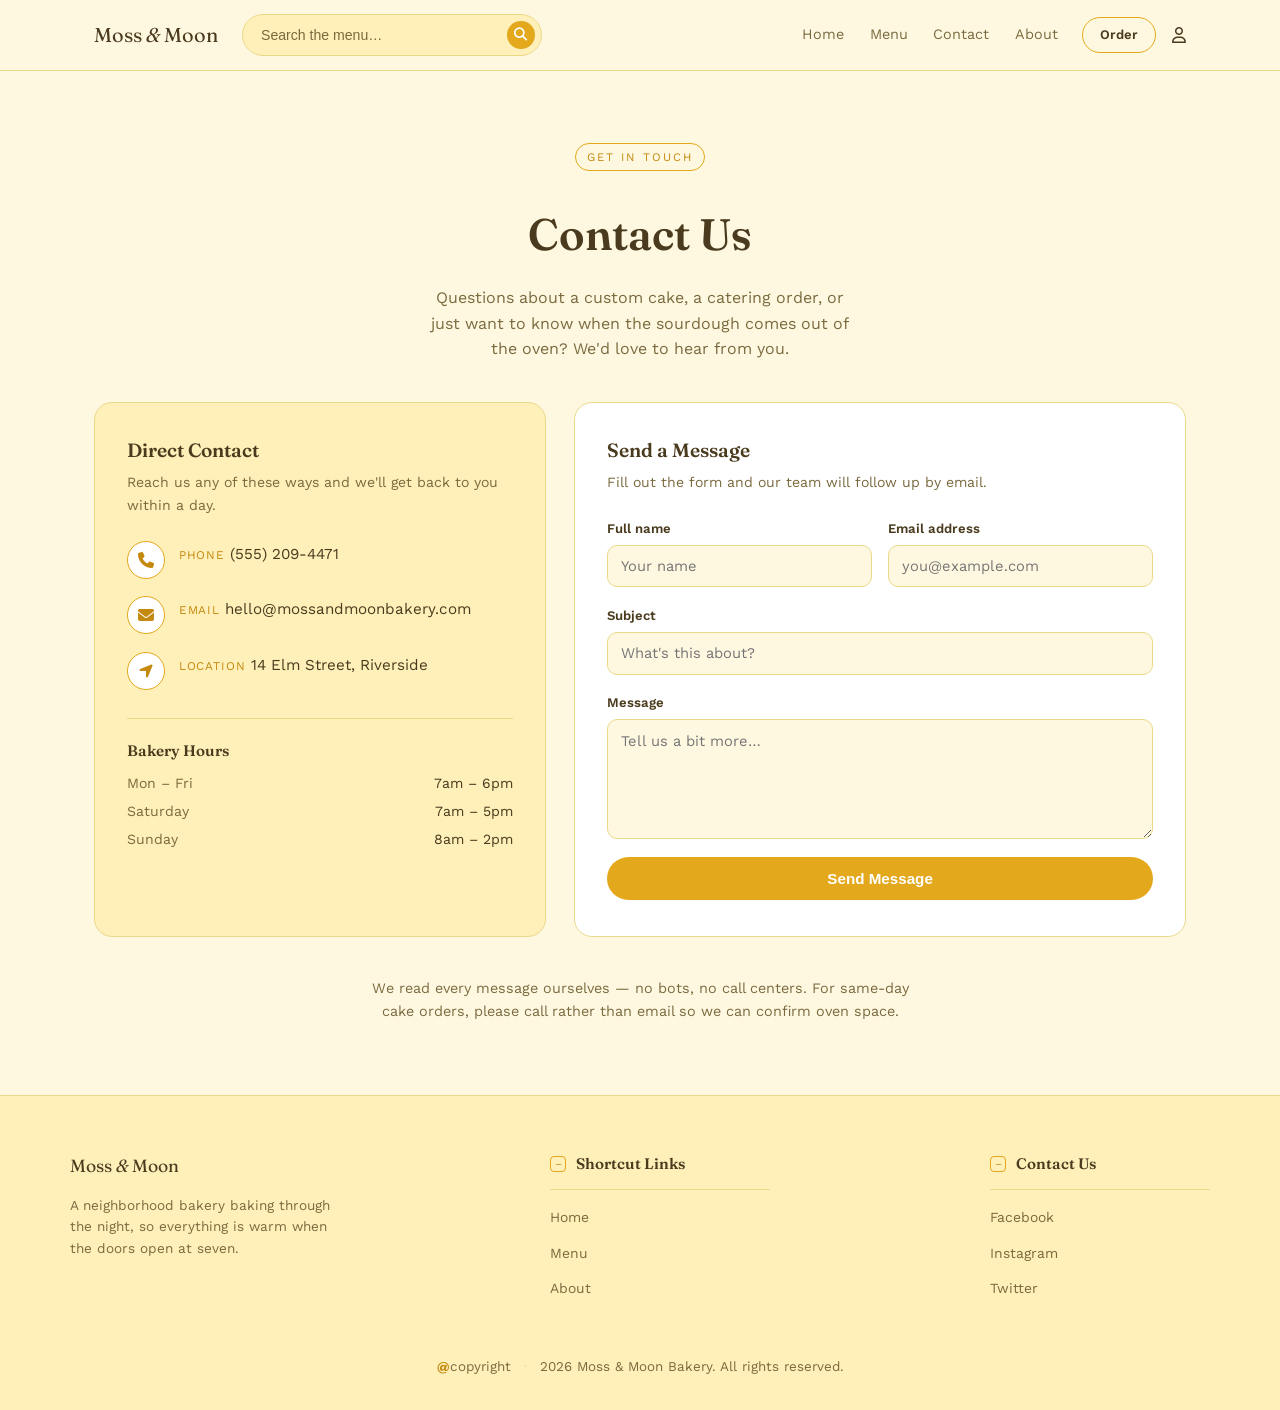
==== pages/contact.html @ d097d47f "initial commit" ====
<!doctype html>
<html lang="en">
  <head>
    <meta charset="UTF-8" />
    <meta name="viewport" content="width=device-width, initial-scale=1.0" />
    <title>Contact — Moss & Moon</title>
    <link rel="preconnect" href="https://fonts.googleapis.com" />
    <link rel="preconnect" href="https://fonts.gstatic.com" crossorigin />
    <link
      href="https://fonts.googleapis.com/css2?family=Fraunces:opsz,wght@9..144,300;9..144,500;9..144,600;9..144,700&family=Work+Sans:wght@300;400;500;600&display=swap"
      rel="stylesheet"
    />
    <link
      rel="stylesheet"
      href="https://cdnjs.cloudflare.com/ajax/libs/font-awesome/6.7.2/css/all.min.css"
    />
    <link rel="stylesheet" href="../style/home.css" />
    <link rel="stylesheet" href="../style/pages.css" />
  </head>
  <body>
    <!-- ===== HEADER ===== -->
   <header class="site-header">
  <div class="header-inner">
    <a href="../home.html" class="logo">
      <span class="logo-text">Moss <em>&amp;</em> Moon</span>
    </a>

    <div class="search-bar">
      <input type="text" placeholder="Search the menu…" aria-label="Search">
      <button type="submit" aria-label="Search">
       <i class="fa-solid fa-magnifying-glass"></i>
      </button>
    </div>

    <nav class="main-nav" aria-label="Primary">
      <a href="../home.html">Home</a>
      <a href="Menu.html">Menu</a>
      <a href="contact.html">Contact</a>
      <a href="about.html">About</a>
    </nav>

    <div class="header-actions">
      <a href="order.html" class="btn btn-outline btn-small">Order</a>
      <a href="login.html" class="account-icon" aria-label="Account">
        <i class="fa-regular fa-user"></i>
      </a>
    </div>
  </div>
</header>

    <!-- ===== PAGE HERO ===== -->
    <section class="page-hero">
      <p class="section-label">Get In Touch</p>
      <h1>Contact Us</h1>
      <p class="hero-sub">
        Questions about a custom cake, a catering order, or just want to know
        when the sourdough comes out of the oven? We'd love to hear from you.
      </p>
    </section>

    <!-- ===== CONTACT GRID ===== -->
    <section class="contact-grid-section">
      <div class="contact-grid">
        <!-- Direct contact -->
        <div class="contact-card">
          <h3>Direct Contact</h3>
          <p class="card-note">
            Reach us any of these ways and we'll get back to you within a day.
          </p>

          <ul class="contact-list">
            <li>
              <span class="ci-icon">
                <i class="fa-solid fa-phone"></i>
              </span>
              <span>
                <span class="ci-label">Phone</span>
                <span class="ci-value">(555) 209-4471</span>
              </span>
            </li>
            <li>
              <span class="ci-icon">
              <i class="fa-solid fa-envelope"></i>
              </span>
              <span>
                <span class="ci-label">Email</span>
                <span class="ci-value">hello@mossandmoonbakery.com</span>
              </span>
            </li>
            <li>
              <span class="ci-icon">
               <i class="fa-solid fa-location-arrow"></i>
              </span>
              <span>
                <span class="ci-label">Location</span>
                <span class="ci-value">14 Elm Street, Riverside</span>
              </span>
            </li>
          </ul>

          <div class="contact-hours">
            <h4>Bakery Hours</h4>
            <dl>
              <dt>Mon – Fri</dt>
              <dd>7am – 6pm</dd>
              <dt>Saturday</dt>
              <dd>7am – 5pm</dd>
              <dt>Sunday</dt>
              <dd>8am – 2pm</dd>
            </dl>
          </div>
        </div>

        <!-- Contact form -->
        <div class="contact-card form-card">
          <h3>Send a Message</h3>
          <p class="card-note">
            Fill out the form and our team will follow up by email.
          </p>

          <form action="#" method="post">
            <div class="form-row">
              <div class="form-field">
                <label for="c-name">Full name</label>
                <input
                  type="text"
                  id="c-name"
                  name="name"
                  placeholder="Your name"
                  required
                />
              </div>
              <div class="form-field">
                <label for="c-email">Email address</label>
                <input
                  type="email"
                  id="c-email"
                  name="email"
                  placeholder="you@example.com"
                  required
                />
              </div>
            </div>

            <div class="form-field">
              <label for="c-subject">Subject</label>
              <input
                type="text"
                id="c-subject"
                name="subject"
                placeholder="What's this about?"
              />
            </div>

            <div class="form-field">
              <label for="c-message">Message</label>
              <textarea
                id="c-message"
                name="message"
                placeholder="Tell us a bit more…"
                required
              ></textarea>
            </div>

            <button type="submit" class="btn btn-primary">Send Message</button>
          </form>
        </div>
      </div>

      <p class="contact-note">
        We read every message ourselves — no bots, no call centers. For same-day
        cake orders, please call rather than email so we can confirm oven space.
      </p>
    </section>

    <!-- ===== FOOTER ===== -->
    <footer class="site-footer" id="contact">
  <div class="footer-inner">
 
    <div class="footer-brand">
      <div class="footer-logo-box">
        <span class="logo-text small">Moss <em>&amp;</em> Moon</span>
      </div>
      <p class="footer-desc">A neighborhood bakery baking through the night, so everything is warm when the doors open at seven.</p>
    </div>
 
    <div class="footer-box">
      <div class="footer-box-head"><span class="footer-box-dash">−</span> Shortcut Links</div>
      <ul class="footer-box-list">
        <li><a href="#home">Home</a></li>
        <li><a href="#menu">Menu</a></li>
        <li><a href="#about">About</a></li>
      </ul>
    </div>
 
    <div class="footer-box">
      <div class="footer-box-head"><span class="footer-box-dash">−</span> Contact Us</div>
      <ul class="footer-box-list">
        <li><a href="#">Facebook</a></li>
        <li><a href="#">Instagram</a></li>
        <li><a href="#">Twitter</a></li>
      </ul>
    </div>
 
  </div>
 
  <div class="footer-bottom">
    <p><span class="footer-copyright-icon">@</span>copyright <span class="footer-bottom-sep">·</span> 2026 Moss &amp; Moon Bakery. All rights reserved.</p>
  </div>
</footer>
 
  </body>
</html>
---- style/home.css ----
/* =========================================================
   MOSS & MOON — bakery website styles (butter yellow)
   ========================================================= */

:root{
  --bg:         #FFF8E1;  /* page background, butter yellow */
  --panel:      #FFEFB8;  /* soft yellow panels/cards */
  --accent:     #E3A81C;  /* gold/butter accent */
  --accent-dark:#C4890F;  /* darker gold, hover states */
  --text:       #4A3B1E;  /* warm brown, main text */
  --text-soft:  #7A6A3F;  /* muted brown, body copy */
  --border:     #EBD98A;  /* soft yellow border */
  --white:      #FFFFFF;

  --font-display: "Fraunces", Georgia, serif;
  --font-body: "Work Sans", -apple-system, BlinkMacSystemFont, sans-serif;

  --max-width: 1140px;
}

*{ box-sizing: border-box; }
html{ scroll-behavior: smooth; }

body{
  margin:0;
  background: var(--bg);
  color: var(--text);
  font-family: var(--font-body);
  line-height: 1.6;
}

a{ color: inherit; text-decoration: none; }
img, svg{ display:block; max-width:100%; }

h1,h2,h3,h4{
  font-family: var(--font-display);
  font-weight: 600;
  margin: 0 0 .5em;
  color: var(--text);
}

p{ margin:0 0 1em; color: var(--text-soft); }

.section-label{
  display:inline-block;
  font-size: .72rem;
  letter-spacing: .18em;
  text-transform: uppercase;
  color: var(--accent-dark);
  border: 1px solid var(--accent);
  border-radius: 999px;
  padding: .35em 1em;
  margin: 0 auto 1.75rem;
}

section{ max-width: var(--max-width); margin: 0 auto; padding: 4.5rem 1.5rem; }

/* ---------- buttons ---------- */
.btn{
  display:inline-block;
  font-weight: 600;
  font-size: .95rem;
  padding: .85em 2em;
  border-radius: 999px;
  border: 1px solid transparent;
  cursor:pointer;
  transition: transform .15s ease, background .2s ease, color .2s ease;
}
.btn:hover{ transform: translateY(-1px); }
.btn-primary{ background: var(--accent); color: var(--white); }
.btn-primary:hover{ background: var(--accent-dark); }
.btn-outline{ background: transparent; color: var(--text); border-color: var(--accent); }
.btn-outline:hover{ background: var(--panel); }
.btn-small{ padding: .5em 1.3em; font-size: .82rem; }

/* ---------- header ---------- */
.site-header{
  position: sticky; top:0; z-index: 50;
  background: rgba(255,248,225,.92);
  backdrop-filter: blur(6px);
  border-bottom: 1px solid var(--border);
}
.header-inner{
  max-width: var(--max-width);
  margin:0 auto;
  padding: .9rem 1.5rem;
  display:flex; align-items:center; gap: 1.5rem;
}
.logo{ display:flex; align-items:center; gap:.5rem; flex-shrink:0; }
.logo-text{ font-family: var(--font-display); font-size: 1.25rem; color: var(--text); }
.logo-text.small{ font-size: 1.1rem; }

.search-bar{
  display:flex; align-items:center;
  background: var(--panel);
  border: 1px solid var(--border);
  border-radius: 999px;
  padding: .35em .4em .35em 1em;
  flex: 1 1 220px;
  max-width: 300px;
  
}
.search-bar input{
  background:transparent; border:none; outline:none;
  color: var(--text); font-size: .88rem; width:100%;
  
}

.search-bar :focus{
    outline: none;
}
.search-bar input::placeholder{ color: var(--text-soft); }
.search-bar button{
  background: var(--accent); border:none; border-radius:999px;
  width: 28px; height:28px; display:flex; align-items:center; justify-content:center;
  color: var(--white); cursor:pointer; flex-shrink:0;
}

.main-nav{ display:flex; gap: 1.6rem; margin-left: auto; }
.main-nav a{ font-size: .9rem; color: var(--text-soft); }
.main-nav a:hover{ color: var(--accent-dark); }

.header-actions{ display:flex; align-items:center; gap: 1rem; }
.account-icon{ color: var(--text); display:flex; }
.account-icon:hover{ color: var(--accent-dark); }

/* ---------- hero ---------- */
.hero{ max-width:none; padding:0; }
.hero-media{ position:relative; width:100%; }
.hero-illustration{ width:100%; height: clamp(300px, 42vw, 420px); }
.hero-copy{
  position:absolute; inset:0;
  display:flex; flex-direction:column; justify-content:center;
  padding: 2rem clamp(1.5rem, 6vw, 6rem);
  max-width: 620px;
}
.eyebrow{ color: var(--accent-dark); text-transform:uppercase; font-size: .75rem; letter-spacing:.14em; margin-bottom: .8rem; }
.hero-copy h1{ font-size: clamp(1.9rem, 4vw, 3rem); line-height: 1.1; margin-bottom:.5em; }
.hero-sub{ max-width: 44ch; font-size: 1rem; }

/* ---------- cta row ---------- */
.cta-row{ display:flex; justify-content:center; gap: 1rem; padding: 2.25rem 1.5rem 0; flex-wrap: wrap; }

/* ---------- feature strip ---------- */
.feature-strip{ display:grid; grid-template-columns: repeat(4, 1fr); gap: 2rem; padding-top: 1rem; }
.feature{ text-align:center; border-left: 1px solid var(--border); padding: 0 1.25rem; }
.feature:first-child{ border-left:none; }
.feature svg{ margin: 0 auto .9rem; }
.feature h3{ font-size: 1.05rem; margin-bottom:.4em; }
.feature p{ font-size: .88rem; }

/* ---------- about ---------- */
.about{ text-align:center; }
.about-inner{ display:grid; grid-template-columns: .8fr 1.2fr; gap: 3rem; text-align:left; align-items:center; }
.about-media{ border-radius: 18px; overflow:hidden; border: 1px solid var(--border); }
.about-text h2{ font-size: clamp(1.4rem, 2.4vw, 1.9rem); max-width: 18ch; }
.about-text p{ font-size: .96rem; }

/* ---------- categories ---------- */
.categories{ text-align:center; }
.category-grid{ display:grid; grid-template-columns: repeat(4, 1fr); gap: 1.5rem; }
.category-card{
  background: var(--panel);
  border: 1px solid var(--border);
  border-radius: 16px;
  padding: 1.6rem 1rem 1.2rem;
  display:flex; flex-direction:column; align-items:center; gap: .8rem;
  transition: transform .18s ease, border-color .18s ease;
}
.category-card svg{ width: 64px; height:64px; }
.category-card span{ font-family: var(--font-display); font-size: 1.02rem; }
.category-card:hover{ transform: translateY(-4px); border-color: var(--accent); }

/* ---------- bestsellers ---------- */
.bestsellers{ text-align:center; }
.product-grid{ display:grid; grid-template-columns: repeat(4, 1fr); gap: 1.5rem; }
.product-card{
  background: var(--white);
  border: 1px solid var(--border);
  border-radius: 16px;
  overflow:hidden;
  text-align:left;
  transition: transform .18s ease;
}
.product-card:hover{ transform: translateY(-4px); }
.product-media{ background: var(--panel); padding: 1.4rem 1.6rem .6rem; }
.product-media svg{ width:100%; height:70px; }
.product-card h4{ font-size: 1rem; margin: .9rem 1.2rem .2em; }
.product-card .price{ margin: 0 1.2rem 1.2rem; font-size: .88rem; color: var(--accent-dark); font-weight:600; }

/* ---------- reviews ---------- */
.reviews{ text-align:center; }
.review-track{ display:grid; grid-template-columns: repeat(3, 1fr); gap: 1.75rem; }
.reviews blockquote{
  margin:0;
  background: var(--panel);
  border: 1px solid var(--border);
  border-radius: 16px;
  padding: 1.8rem 1.6rem;
  text-align:left;
}
.reviews blockquote p{ font-family: var(--font-display); font-style: italic; font-size: 1.02rem; color: var(--text); }
.reviews cite{ font-size: .82rem; color: var(--accent-dark); font-style:normal; }



/* ---------- footer ---------- */
.site-footer{ background: var(--panel); border-top: 1px solid var(--border); padding: 3.5rem 1.5rem 2rem; }
 
.footer-inner{
  max-width: var(--max-width); margin: 0 auto;
  display:flex; flex-wrap:wrap; gap: 2.5rem 3rem;
  align-items:flex-start;
  justify-content: space-between;
  padding-bottom: 2.5rem;
}
 
/* --- brand column: logo + description --- */
.footer-brand{ display:flex; flex-direction:column; gap: .9rem; flex: 1 1 200px; max-width: 260px; }
.footer-logo-box{
  padding: 0;
  width: fit-content;
}
.footer-desc{ font-size: .85rem; margin: 0; }
 
/* --- link groups: Shortcut Links / Contact Us --- */
.footer-box{
  flex: 0 1 220px;
  min-width: 190px;
}
.footer-box-head{
  display:flex; align-items:center; gap: .6rem;
  font-family: var(--font-display); font-weight:600;
  font-size: .95rem; color: var(--text);
  padding: 0 0 .8rem;
  border-bottom: 1px solid var(--border);
}
.footer-box-dash{
  flex-shrink:0; width: 16px; height:16px;
  border: 1px solid var(--accent); border-radius: 4px;
  display:flex; align-items:center; justify-content:center;
  font-size: .8rem; line-height:1; color: var(--accent-dark);
}
.footer-box-list{ list-style:none; margin:0; padding: .9rem 0 0; display:flex; flex-direction:column; gap: .6rem; }
.footer-box-list a{ font-size: .87rem; color: var(--text-soft); }
.footer-box-list a:hover{ color: var(--accent-dark); }
 
/* --- bottom copyright bar --- */
.footer-bottom{
  max-width: var(--max-width); margin: 0 auto;
  padding: 1rem 1.5rem 0;
  text-align:center;
}
.footer-bottom p{ margin:0; font-size: .84rem; color: var(--text-soft); }
.footer-copyright-icon{ color: var(--accent-dark); font-weight:700; }
.footer-bottom-sep{ margin: 0 .5rem; color: var(--border); }
 
@media (max-width: 640px){
  .footer-inner{ flex-direction:column; }
  .footer-box{ width:100%; }
}
 
/* ---------- focus states ---------- */
a:focus-visible, button:focus-visible, input:focus-visible{
  outline: 2px solid var(--accent-dark); outline-offset: 2px;
}
 
/* ---------- responsive ---------- */
@media (max-width: 980px){
  .about-inner{ grid-template-columns: 1fr; }
  .review-track{ grid-template-columns: 1fr; }
}
@media (max-width: 860px){
  .main-nav{ display:none; }
  .feature-strip{ grid-template-columns: repeat(2, 1fr); }
  .feature{ border-left:none; border-top: 1px solid var(--border); padding-top: 1.25rem; }
  .category-grid{ grid-template-columns: repeat(2, 1fr); }
  .product-grid{ grid-template-columns: repeat(2, 1fr); }
}
@media (max-width: 560px){
  .header-inner{ flex-wrap: wrap; }
  .search-bar{ order: 3; max-width: none; flex: 1 1 100%; }
  .hero-copy{ padding: 1.5rem; }
  .hero-illustration{ height: 360px; }
  .cta-row{ flex-direction: column; align-items: stretch; }
  .cta-row .btn{ text-align:center; }
}
---- style/pages.css ----
/* =========================================================
   MOSS & MOON — extra page styles (contact / about / login)
   Built on top of home.css tokens — no overrides, only additions.
   ========================================================= */

/* ---------- shared simple page hero ---------- */
.page-hero {
  text-align: center;
  padding-bottom: 2.5rem;
}
.page-hero h1 {
  font-size: clamp(2rem, 4vw, 2.75rem);
  margin-bottom: 0.35em;
}
.page-hero .hero-sub {
  margin: 0 auto;
}

/* ---------- letter badge (stand-in for a photograph) ---------- */
.letter-badge {
  width: 70%;
  aspect-ratio: 1 / 1;
  border-radius: 18px;
  background: linear-gradient(160deg, var(--accent), var(--accent-dark));
  color: var(--white);
  display: flex;
  align-items: center;
  justify-content: center;
  font-family: var(--font-display);
  font-size: clamp(3.5rem, 9vw, 6rem);
  font-weight: 600;
  border: 1px solid var(--border);
}
.letter-badge.round {
  border-radius: 50%;
}

/* =========================================================
   CONTACT PAGE
   ========================================================= */
.contact-grid-section {
  padding-top: 0;
}
.contact-grid {
  display: grid;
  grid-template-columns: 0.85fr 1.15fr;
  gap: 1.75rem;
  align-items: stretch;
}
.contact-card {
  background: var(--panel);
  border: 1px solid var(--border);
  border-radius: 18px;
  padding: 2rem 2rem 2.25rem;
}
.contact-card h3 {
  font-size: 1.2rem;
  margin-bottom: 0.3em;
}
.contact-card > p.card-note {
  font-size: 0.88rem;
  margin-bottom: 1.5rem;
}

.contact-list {
  list-style: none;
  margin: 0 0 1.75rem;
  padding: 0;
  display: flex;
  flex-direction: column;
  gap: 1.1rem;
}
.contact-list li {
  display: flex;
  align-items: flex-start;
  gap: 0.85rem;
}
.contact-list .ci-icon {
  flex-shrink: 0;
  width: 38px;
  height: 38px;
  border-radius: 50%;
  background: var(--white);
  border: 1px solid var(--accent);
  display: flex;
  align-items: center;
  justify-content: center;
  color: var(--accent-dark);
}
.contact-list .ci-label {
  font-size: 0.74rem;
  text-transform: uppercase;
  letter-spacing: 0.08em;
  color: var(--accent-dark);
  margin-bottom: 0.15em;
}
.contact-list .ci-value {
  font-size: 0.95rem;
  color: var(--text);
}

.contact-hours {
  border-top: 1px solid var(--border);
  padding-top: 1.25rem;
}
.contact-hours h4 {
  font-size: 0.95rem;
  margin-bottom: 0.6em;
}
.contact-hours dl {
  display: grid;
  grid-template-columns: auto 1fr;
  gap: 0.35rem 1rem;
  margin: 0;
  font-size: 0.88rem;
}
.contact-hours dt {
  color: var(--text-soft);
}
.contact-hours dd {
  margin: 0;
  color: var(--text);
  text-align: right;
}

/* form */
.contact-card.form-card {
  background: var(--white);
}
.form-row {
  display: grid;
  grid-template-columns: 1fr 1fr;
  gap: 1rem;
}
.form-field {
  margin-bottom: 1.1rem;
  display: flex;
  flex-direction: column;
  gap: 0.4rem;
}
.form-field label {
  font-size: 0.82rem;
  color: var(--text);
  font-weight: 600;
}
.form-field input,
.form-field textarea {
  font-family: var(--font-body);
  font-size: 0.92rem;
  color: var(--text);
  background: var(--bg);
  border: 1px solid var(--border);
  border-radius: 10px;
  padding: 0.75em 0.9em;
  outline: none;
  resize: vertical;
}
.form-field input:focus,
.form-field textarea:focus {
  border-color: var(--accent);
}
.form-field textarea {
  min-height: 120px;
}
.form-card .btn {
  width: 100%;
  text-align: center;
  border: none;
}

.contact-note {
  text-align: center;
  max-width: 62ch;
  margin: 2.5rem auto 0;
  font-size: 0.9rem;
}

/* =========================================================
   ABOUT PAGE
   ========================================================= */
.about-banner {
  max-width: none;
  padding: 0;
}
.about-banner-media {
  position: relative;
  width: 100%;
}
.about-banner-illustration {
  width: 100%;
  height: clamp(260px, 34vw, 360px);
  object-fit: cover;
}
.about-banner-copy {
  position: absolute;
  inset: 0;
  display: flex;
  flex-direction: column;
  justify-content: center;
  align-items: center;
  text-align: center;
  padding: 1.5rem;
}

.about-banner-copy h2 {
  color: var(--white);
  font-size: clamp(1.6rem, 3.4vw, 2.4rem);
  max-width: 20ch;
}
.about-banner-copy p {
  color: var(--panel);
  max-width: 46ch;
  font-size: 0.95rem;
}

.about-main {
  text-align: center;
}
.about-main-desc {
  max-width: 68ch;
  margin: 0 auto 3rem;
  font-size: 1.02rem;
}

.about-split {
  display: grid;
  grid-template-columns: 0.8fr 1.2fr;
  gap: 3rem;
  align-items: center;
  text-align: left;
}
.about-split-text h3 {
  font-size: 1.35rem;
}
.about-split-text p {
  font-size: 0.96rem;
}
.about-split-text .btn {
  margin-top: 0.5rem;
}

/* =========================================================
   LOGIN / SIGN UP PAGE
   ========================================================= */
.auth-section {
  display: flex;
  justify-content: center;
  align-items: flex-start;
  padding-top: 3rem;
  padding-bottom: 5rem;
}
.auth-card {
  width: 100%;
  max-width: 440px;
  background: var(--panel);
  border: 1px solid var(--border);
  border-radius: 20px;
  padding: 2.5rem 2.25rem 2.25rem;
}
.auth-tabs {
  display: flex;
  background: var(--white);
  border: 1px solid var(--border);
  border-radius: 999px;
  padding: 0.3rem;
  margin-bottom: 2rem;
}
.auth-tab {
  flex: 1;
  text-align: center;
  font-size: 0.88rem;
  font-weight: 600;
  padding: 0.6em 1em;
  border-radius: 999px;
  cursor: pointer;
  color: var(--text-soft);
  background: transparent;
  border: none;
  font-family: var(--font-body);
  transition:
    background 0.18s ease,
    color 0.18s ease;
}
.auth-tab.active {
  background: var(--accent);
  color: var(--white);
}

.auth-panel {
  display: none;
}
.auth-panel.active {
  display: block;
}

.auth-panel h2 {
  font-size: 1.5rem;
  text-align: center;
  margin-bottom: 0.2em;
}
.auth-panel > p.auth-sub {
  text-align: center;
  font-size: 0.88rem;
  margin-bottom: 1.75rem;
}

.auth-row {
  display: grid;
  grid-template-columns: 1fr 1fr;
  gap: 1rem;
}

.auth-inline {
  display: flex;
  align-items: center;
  justify-content: space-between;
  margin: -0.4rem 0 1.4rem;
  font-size: 0.85rem;
}
.auth-inline label {
  display: flex;
  align-items: center;
  gap: 0.5rem;
  color: var(--text-soft);
  cursor: pointer;
}
.auth-inline a {
  color: var(--accent-dark);
  font-weight: 600;
}

.auth-check {
  display: flex;
  align-items: flex-start;
  gap: 0.6rem;
  font-size: 0.82rem;
  color: var(--text-soft);
  margin-bottom: 1.4rem;
}
.auth-check a {
  color: var(--accent-dark);
  font-weight: 600;
}
.auth-check input {
  margin-top: 0.2rem;
}

.auth-gender {
  display: flex;
  gap: 1.4rem;
  margin: -0.3rem 0 1.4rem;
}
.auth-gender label {
  display: flex;
  align-items: center;
  gap: 0.45rem;
  font-size: 0.85rem;
  color: var(--text-soft);
}

.auth-panel .btn {
  width: 100%;
  text-align: center;
  border: none;
}
.auth-switch {
  text-align: center;
  margin-top: 1.4rem;
  font-size: 0.85rem;
}
.auth-switch button {
  background: none;
  border: none;
  padding: 0;
  margin: 0;
  color: var(--accent-dark);
  font-weight: 600;
  cursor: pointer;
  font-family: var(--font-body);
  font-size: inherit;
  text-decoration: underline;
}

@media (max-width: 860px) {
  .contact-grid {
    grid-template-columns: 1fr;
  }
  .form-row {
    grid-template-columns: 1fr;
  }
  .about-split {
    grid-template-columns: 1fr;
  }
  .about-split-media {
    max-width: 260px;
    margin: 0 auto;
  }
}
@media (max-width: 480px) {
  .auth-row {
    grid-template-columns: 1fr;
  }
  .auth-card {
    padding: 2rem 1.4rem;
  }
}
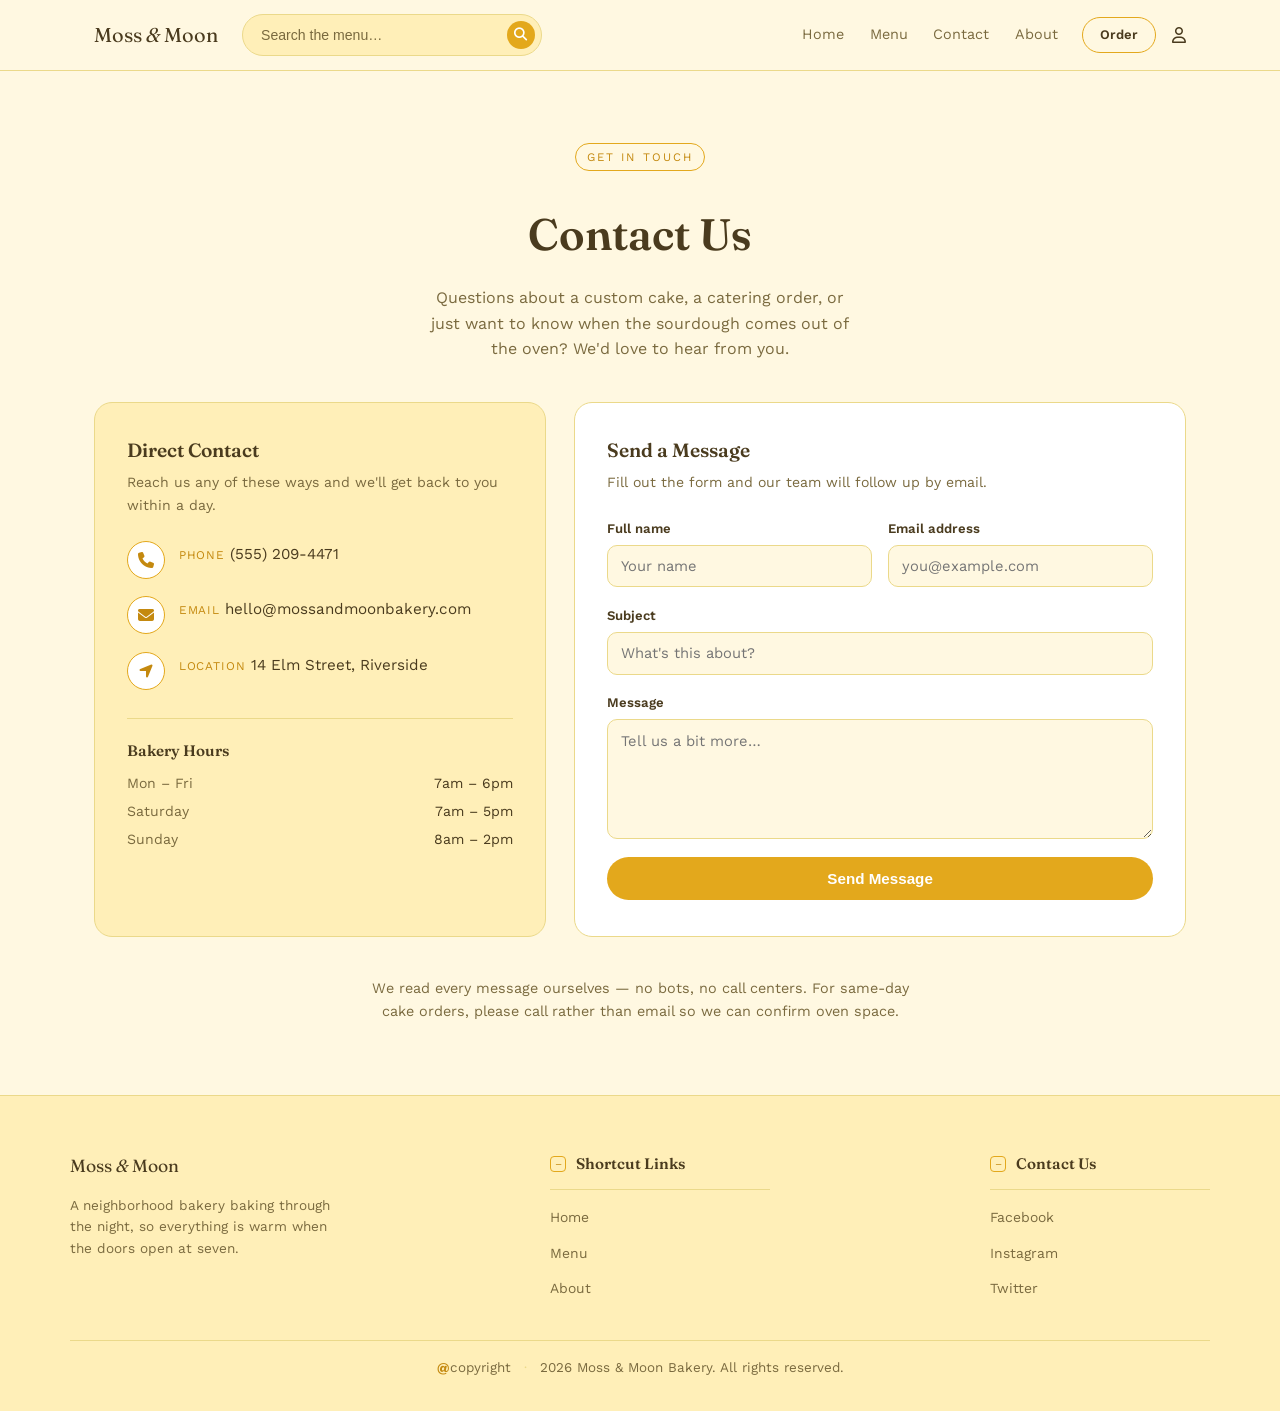
==== commit b7febde1: "make a structure file" ====
--- a/pages/contact.html
+++ b/pages/contact.html
@@ -14,14 +14,14 @@
       rel="stylesheet"
       href="https://cdnjs.cloudflare.com/ajax/libs/font-awesome/6.7.2/css/all.min.css"
     />
-    <link rel="stylesheet" href="../style/home.css" />
-    <link rel="stylesheet" href="../style/pages.css" />
+    <link rel="stylesheet" href="../styles/home.css" />
+    <link rel="stylesheet" href="../styles/pages.css" />
   </head>
   <body>
     <!-- ===== HEADER ===== -->
    <header class="site-header">
   <div class="header-inner">
-    <a href="../home.html" class="logo">
+    <a href="home.html" class="logo">
       <span class="logo-text">Moss <em>&amp;</em> Moon</span>
     </a>
 
@@ -33,7 +33,7 @@
     </div>
 
     <nav class="main-nav" aria-label="Primary">
-      <a href="../home.html">Home</a>
+      <a href="home.html">Home</a>
       <a href="Menu.html">Menu</a>
       <a href="contact.html">Contact</a>
       <a href="about.html">About</a>
@@ -187,9 +187,9 @@
     <div class="footer-box">
       <div class="footer-box-head"><span class="footer-box-dash">−</span> Shortcut Links</div>
       <ul class="footer-box-list">
-        <li><a href="#home">Home</a></li>
-        <li><a href="#menu">Menu</a></li>
-        <li><a href="#about">About</a></li>
+        <li><a href="home.html">Home</a></li>
+        <li><a href="Menu.html">Menu</a></li>
+        <li><a href="about.html">About</a></li>
       </ul>
     </div>
  
@@ -205,7 +205,7 @@
   </div>
  
   <div class="footer-bottom">
-    <p><span class="footer-copyright-icon">@</span>copyright <span class="footer-bottom-sep">·</span> 2026 Moss &amp; Moon Bakery. All rights reserved.</p>
+    <p><span class="footer-copyright-icon">@</span>copyright <span class="footer-bottom-sep">·</span> 2026 Moss & Moon Bakery. All rights reserved.</p>
   </div>
 </footer>
  
--- a/styles/home.css
+++ b/styles/home.css
@@ -0,0 +1,599 @@
+/* =========================================================
+   MOSS & MOON — bakery website styles (butter yellow)
+   ========================================================= */
+
+:root {
+  --bg: #FFF8E1;
+  /* page background, butter yellow */
+  --panel: #FFEFB8;
+  /* soft yellow panels/cards */
+  --accent: #E3A81C;
+  /* gold/butter accent */
+  --accent-dark: #C4890F;
+  /* darker gold, hover states */
+  --text: #4A3B1E;
+  /* warm brown, main text */
+  --text-soft: #7A6A3F;
+  /* muted brown, body copy */
+  --border: #EBD98A;
+  /* soft yellow border */
+  --white: #FFFFFF;
+
+  --font-display: "Fraunces", Georgia, serif;
+  --font-body: "Work Sans", -apple-system, BlinkMacSystemFont, sans-serif;
+
+  --max-width: 1140px;
+}
+
+* {
+  box-sizing: border-box;
+}
+
+html {
+  scroll-behavior: smooth;
+}
+
+body {
+  margin: 0;
+  background: var(--bg);
+  color: var(--text);
+  font-family: var(--font-body);
+  line-height: 1.6;
+}
+
+a {
+  color: inherit;
+  text-decoration: none;
+}
+
+img,
+svg {
+  display: block;
+  max-width: 100%;
+}
+
+h1,
+h2,
+h3,
+h4 {
+  font-family: var(--font-display);
+  font-weight: 600;
+  margin: 0 0 .5em;
+  color: var(--text);
+}
+
+p {
+  margin: 0 0 1em;
+  color: var(--text-soft);
+}
+
+.section-label {
+  display: inline-block;
+  font-size: .72rem;
+  letter-spacing: .18em;
+  text-transform: uppercase;
+  color: var(--accent-dark);
+  border: 1px solid var(--accent);
+  border-radius: 999px;
+  padding: .35em 1em;
+  margin: 0 auto 1.75rem;
+}
+
+section {
+  max-width: var(--max-width);
+  margin: 0 auto;
+  padding: 4.5rem 1.5rem;
+}
+
+/* ---------- buttons ---------- */
+.btn {
+  display: inline-block;
+  font-weight: 600;
+  font-size: .95rem;
+  padding: .85em 2em;
+  border-radius: 999px;
+  border: 1px solid transparent;
+  cursor: pointer;
+  transition: transform .15s ease, background .2s ease, color .2s ease;
+}
+
+.btn:hover {
+  transform: translateY(-1px);
+}
+
+.btn-primary {
+  background: var(--accent);
+  color: var(--white);
+}
+
+.btn-primary:hover {
+  background: var(--accent-dark);
+}
+
+.btn-outline {
+  background: transparent;
+  color: var(--text);
+  border-color: var(--accent);
+}
+
+.btn-outline:hover {
+  background: var(--panel);
+}
+
+.btn-small {
+  padding: .5em 1.3em;
+  font-size: .82rem;
+}
+
+/* ---------- header ---------- */
+.site-header {
+  position: sticky;
+  top: 0;
+  z-index: 50;
+  background: rgba(255, 248, 225, .92);
+  backdrop-filter: blur(6px);
+  border-bottom: 1px solid var(--border);
+}
+
+.header-inner {
+  max-width: var(--max-width);
+  margin: 0 auto;
+  padding: .9rem 1.5rem;
+  display: flex;
+  align-items: center;
+  gap: 1.5rem;
+}
+
+.logo {
+  display: flex;
+  align-items: center;
+  gap: .5rem;
+  flex-shrink: 0;
+}
+
+.logo-text {
+  font-family: var(--font-display);
+  font-size: 1.25rem;
+  color: var(--text);
+}
+
+.logo-text.small {
+  font-size: 1.1rem;
+}
+
+.search-bar {
+  display: flex;
+  align-items: center;
+  background: var(--panel);
+  border: 1px solid var(--border);
+  border-radius: 999px;
+  padding: .35em .4em .35em 1em;
+  flex: 1 1 220px;
+  max-width: 300px;
+}
+
+.search-bar input {
+  background: transparent;
+  border: none;
+  outline: none;
+  color: var(--text);
+  font-size: .88rem;
+  width: 100%;
+}
+
+.search-bar input::placeholder {
+  color: var(--text-soft);
+}
+
+.search-bar button {
+  background: var(--accent);
+  border: none;
+  border-radius: 999px;
+  width: 28px;
+  height: 28px;
+  display: flex;
+  align-items: center;
+  justify-content: center;
+  color: var(--white);
+  cursor: pointer;
+  flex-shrink: 0;
+}
+
+.main-nav {
+  display: flex;
+  gap: 1.6rem;
+  margin-left: auto;
+}
+
+.main-nav a {
+  font-size: .9rem;
+  color: var(--text-soft);
+}
+
+.main-nav a:hover {
+  color: var(--accent-dark);
+}
+
+.header-actions {
+  display: flex;
+  align-items: center;
+  gap: 1rem;
+}
+
+.account-icon {
+  color: var(--text);
+  display: flex;
+}
+
+.account-icon:hover {
+  color: var(--accent-dark);
+}
+
+/* ---------- hero ---------- */
+.hero {
+  max-width: 100%;
+  padding: 0;
+
+}
+
+.hero-media {
+  position: relative;
+  padding: 0;
+  width: 100%;
+}
+
+.hero-media img {
+  width: 100%;
+  height: 560px;
+  object-fit: cover;
+}
+
+.hero-illustration {
+  width: 100%;
+  height: clamp(300px, 42vw, 420px);
+}
+
+.hero-copy {
+  position: absolute;
+  top: 50%;
+  right: 50%;
+  transform: translate(50%, -50%);
+  display: flex;
+  flex-direction: column;
+  justify-content: center;
+  padding: 2rem clamp(1.5rem, 6vw, 6rem);
+  max-width: 620px;
+
+}
+
+.eyebrow {
+   color: var(--panel);
+  /* color: white; */
+  text-transform: uppercase;
+  font-size: .8rem;
+   letter-spacing: .14em;
+}
+
+.hero-copy h1 {
+  font-size: clamp(1.9rem, 4vw, 3rem);
+  line-height: 1.1;
+  color: var(--white);
+
+}
+
+.hero-sub {
+  max-width: 44ch;
+  font-size: 1rem;
+  color: var(--panel);
+}
+
+/* ---------- cta row ---------- */
+.cta-row {
+  display: flex;
+  justify-content: center;
+  gap: 1rem;
+  padding: 2.25rem 1.5rem 0;
+  flex-wrap: wrap;
+}
+
+/* ---------- feature strip ---------- */
+.feature-strip {
+  display: grid;
+  grid-template-columns: repeat(4, 1fr);
+  gap: 2rem;
+  padding-top: 1rem;
+}
+
+.feature {
+  text-align: center;
+  border-left: 1px solid var(--border);
+  padding: 0 1.25rem;
+}
+
+.feature:first-child {
+  border-left: none;
+}
+
+.feature svg {
+  margin: 0 auto .9rem;
+}
+
+.feature h3 {
+  font-size: 1.05rem;
+  margin-bottom: .4em;
+}
+
+.feature p {
+  font-size: .88rem;
+}
+
+/* ---------- about ---------- */
+.about {
+  text-align: center;
+}
+
+.about-inner {
+  display: grid;
+  grid-template-columns: .8fr 1.2fr;
+  gap: 3rem;
+  text-align: left;
+  align-items: center;
+}
+
+.about-media {
+  border-radius: 18px;
+  overflow: hidden;
+  border: 1px solid var(--border);
+}
+.about-media img{
+  width: 100%;
+  height: 400px;
+  object-fit: cover;
+}
+
+.about-text h2 {
+  font-size: clamp(1.4rem, 2.4vw, 1.9rem);
+  max-width: 18ch;
+}
+
+.about-text p {
+  font-size: .96rem;
+}
+
+/* ---------- categories ---------- */
+.categories {
+  text-align: center;
+}
+
+.category-grid {
+  display: grid;
+  grid-template-columns: repeat(4, 1fr);
+  gap: 1.5rem;
+}
+
+.category-card {
+  background: var(--panel);
+  border: 1px solid var(--border);
+  border-radius: 16px;
+  padding: 1.6rem 1rem 1.2rem;
+  display: flex;
+  flex-direction: column;
+  align-items: center;
+  gap: .8rem;
+  transition: transform .18s ease, border-color .18s ease;
+}
+
+.category-card img {
+  width: 100%;
+  height: 100%;
+  object-fit: cover;
+  border-radius: 12px;
+}
+
+.category-card span {
+  font-family: var(--font-display);
+  font-size: 1.02rem;
+}
+
+.category-card:hover {
+  transform: translateY(-4px);
+  border-color: var(--accent);
+}
+
+/* ---------- bestsellers ---------- */
+.bestsellers {
+  text-align: center;
+}
+
+.product-grid {
+  display: grid;
+  grid-template-columns: repeat(4, 1fr);
+  gap: 1.5rem;
+}
+
+.product-card {
+  background: var(--white);
+  border: 1px solid var(--border);
+  border-radius: 16px;
+  overflow: hidden;
+  text-align: left;
+  transition: transform .18s ease;
+}
+
+.product-card:hover {
+  transform: translateY(-4px);
+}
+
+.product-media {
+  background: var(--panel);
+  padding: 1.4rem 1.6rem .6rem;
+}
+
+.product-media img {
+  width: 100%;
+  height: 250px;
+  object-fit: cover;
+  border-radius: 12px;
+}
+
+.product-card h4 {
+  font-size: 1rem;
+  margin: .9rem 1.2rem .2em;
+}
+
+.product-card .price {
+  margin: 0 1.2rem 1.2rem;
+  font-size: .88rem;
+  color: var(--accent-dark);
+  font-weight: 600;
+}
+
+/* ---------- reviews ---------- */
+.reviews {
+  text-align: center;
+}
+
+.review-track {
+  display: grid;
+  grid-template-columns: repeat(3, 1fr);
+  gap: 1.75rem;
+}
+
+.reviews blockquote {
+  margin: 0;
+  background: var(--panel);
+  border: 1px solid var(--border);
+  border-radius: 16px;
+  padding: 1.8rem 1.6rem;
+  text-align: left;
+}
+
+.reviews blockquote p {
+  font-family: var(--font-display);
+  font-style: italic;
+  font-size: 1.02rem;
+  color: var(--text);
+}
+
+.reviews cite {
+  font-size: .82rem;
+  color: var(--accent-dark);
+  font-style: normal;
+}
+
+
+/* ---------- footer ---------- */
+.site-footer{ background: var(--panel); border-top: 1px solid var(--border); padding: 3.5rem 1.5rem 2rem;  }
+ 
+.footer-inner{
+  max-width: var(--max-width); margin: 0 auto;
+  display:flex; flex-wrap:wrap; gap: 2.5rem 3rem;
+  align-items:flex-start;
+  justify-content: space-between;
+  padding-bottom: 2.5rem;
+}
+ 
+/* --- brand column: logo + description --- */
+.footer-brand{ display:flex; flex-direction:column; gap: .9rem; flex: 1 1 200px; max-width: 260px; }
+.footer-logo-box{
+  padding: 0;
+  width: fit-content;
+}
+.footer-desc{ font-size: .85rem; margin: 0; }
+ 
+/* --- link groups: Shortcut Links / Contact Us --- */
+.footer-box{
+  flex: 0 1 220px;
+  min-width: 190px;
+}
+.footer-box-head{
+  display:flex; align-items:center; gap: .6rem;
+  font-family: var(--font-display); font-weight:600;
+  font-size: .95rem; color: var(--text);
+  padding: 0 0 .8rem;
+  border-bottom: 1px solid var(--border);
+}
+.footer-box-dash{
+  flex-shrink:0; width: 16px; height:16px;
+  border: 1px solid var(--accent); border-radius: 4px;
+  display:flex; align-items:center; justify-content:center;
+  font-size: .8rem; line-height:1; color: var(--accent-dark);
+}
+.footer-box-list{ list-style:none; margin:0; padding: .9rem 0 0; display:flex; flex-direction:column; gap: .6rem; }
+.footer-box-list a{ font-size: .87rem; color: var(--text-soft); }
+.footer-box-list a:hover{ color: var(--accent-dark); }
+ 
+/* --- bottom copyright bar --- */
+.footer-bottom{
+  max-width: var(--max-width); margin: 0 auto;
+  padding: 1rem 1.5rem 0;
+  text-align:center;
+  border-top: 1px solid var(--border);
+}
+.footer-bottom p{ margin:0; font-size: .84rem; color: var(--text-soft); }
+.footer-copyright-icon{ color: var(--accent-dark); font-weight:700; }
+.footer-bottom-sep{ margin: 0 .5rem; color: var(--border); }
+
+/* ---------- responsive ---------- */
+@media (max-width: 980px) {
+  .about-inner {
+    grid-template-columns: 1fr;
+  }
+
+  .review-track {
+    grid-template-columns: 1fr;
+  }
+}
+
+@media (max-width: 860px) {
+  .main-nav {
+    display: none;
+  }
+
+  .feature-strip {
+    grid-template-columns: repeat(2, 1fr);
+  }
+
+  .feature {
+    border-left: none;
+    border-top: 1px solid var(--border);
+    padding-top: 1.25rem;
+  }
+
+  .category-grid {
+    grid-template-columns: repeat(2, 1fr);
+  }
+
+  .product-grid {
+    grid-template-columns: repeat(2, 1fr);
+  }
+}
+
+@media (max-width: 560px) {
+  .header-inner {
+    flex-wrap: wrap;
+  }
+
+  .search-bar {
+    order: 3;
+    max-width: none;
+    flex: 1 1 100%;
+  }
+
+  .hero-copy {
+    padding: 1.5rem;
+  }
+
+  .hero-illustration {
+    height: 360px;
+  }
+
+  .cta-row {
+    flex-direction: column;
+    align-items: stretch;
+  }
+
+  .cta-row .btn {
+    text-align: center;
+  }
+}
--- a/styles/pages.css
+++ b/styles/pages.css
@@ -0,0 +1,407 @@
+/* 
+   MOSS & MOON — extra page styles (contact / about / login)
+   Built on top of home.css tokens — no overrides, only additions.
+    */
+
+/* ---------- shared simple page hero ---------- */
+.page-hero {
+  text-align: center;
+  padding-bottom: 2.5rem;
+}
+.page-hero h1 {
+  font-size: clamp(2rem, 4vw, 2.75rem);
+  margin-bottom: 0.35em;
+}
+.page-hero .hero-sub {
+  margin: 0 auto;
+  color: var( --text-soft);
+}
+
+/* ---------- letter badge (stand-in for a photograph) ---------- */
+.letter-badge {
+  width: 70%;
+  aspect-ratio: 1 / 1;
+  border-radius: 18px;
+  background: linear-gradient(160deg, var(--accent), var(--accent-dark));
+  color: var(--white);
+  display: flex;
+  align-items: center;
+  justify-content: center;
+  font-family: var(--font-display);
+  font-size: clamp(3.5rem, 9vw, 6rem);
+  font-weight: 600;
+  border: 1px solid var(--border);
+}
+.letter-badge.round {
+  border-radius: 50%;
+}
+
+/* =========================================================
+   CONTACT PAGE
+   ========================================================= */
+.contact-grid-section {
+  padding-top: 0;
+}
+.contact-grid {
+  display: grid;
+  grid-template-columns: 0.85fr 1.15fr;
+  gap: 1.75rem;
+  align-items: stretch;
+}
+.contact-card {
+  background: var(--panel);
+  border: 1px solid var(--border);
+  border-radius: 18px;
+  padding: 2rem 2rem 2.25rem;
+}
+.contact-card h3 {
+  font-size: 1.2rem;
+  margin-bottom: 0.3em;
+}
+.contact-card > p.card-note {
+  font-size: 0.88rem;
+  margin-bottom: 1.5rem;
+}
+
+.contact-list {
+  list-style: none;
+  margin: 0 0 1.75rem;
+  padding: 0;
+  display: flex;
+  flex-direction: column;
+  gap: 1.1rem;
+}
+.contact-list li {
+  display: flex;
+  align-items: flex-start;
+  gap: 0.85rem;
+}
+.contact-list .ci-icon {
+  flex-shrink: 0;
+  width: 38px;
+  height: 38px;
+  border-radius: 50%;
+  background: var(--white);
+  border: 1px solid var(--accent);
+  display: flex;
+  align-items: center;
+  justify-content: center;
+  color: var(--accent-dark);
+}
+.contact-list .ci-label {
+  font-size: 0.74rem;
+  text-transform: uppercase;
+  letter-spacing: 0.08em;
+  color: var(--accent-dark);
+  margin-bottom: 0.15em;
+}
+.contact-list .ci-value {
+  font-size: 0.95rem;
+  color: var(--text);
+}
+
+.contact-hours {
+  border-top: 1px solid var(--border);
+  padding-top: 1.25rem;
+}
+.contact-hours h4 {
+  font-size: 0.95rem;
+  margin-bottom: 0.6em;
+}
+.contact-hours dl {
+  display: grid;
+  grid-template-columns: auto 1fr;
+  gap: 0.35rem 1rem;
+  margin: 0;
+  font-size: 0.88rem;
+}
+.contact-hours dt {
+  color: var(--text-soft);
+}
+.contact-hours dd {
+  margin: 0;
+  color: var(--text);
+  text-align: right;
+}
+
+/* form */
+.contact-card.form-card {
+  background: var(--white);
+}
+.form-row {
+  display: grid;
+  grid-template-columns: 1fr 1fr;
+  gap: 1rem;
+}
+.form-field {
+  margin-bottom: 1.1rem;
+  display: flex;
+  flex-direction: column;
+  gap: 0.4rem;
+}
+.form-field label {
+  font-size: 0.82rem;
+  color: var(--text);
+  font-weight: 600;
+}
+.form-field input,
+.form-field textarea {
+  font-family: var(--font-body);
+  font-size: 0.92rem;
+  color: var(--text);
+  background: var(--bg);
+  border: 1px solid var(--border);
+  border-radius: 10px;
+  padding: 0.75em 0.9em;
+  outline: none;
+  resize: vertical;
+}
+.form-field input:focus,
+.form-field textarea:focus {
+  border-color: var(--accent);
+}
+.form-field textarea {
+  min-height: 120px;
+}
+.form-card .btn {
+  width: 100%;
+  text-align: center;
+  border: none;
+}
+
+.contact-note {
+  text-align: center;
+  max-width: 62ch;
+  margin: 2.5rem auto 0;
+  font-size: 0.9rem;
+}
+
+/* 
+   ABOUT PAGE
+   */
+.about-banner {
+  max-width: none;
+  padding: 0;
+}
+.about-banner-media {
+  position: relative;
+  width: 100%;
+}
+.about-banner-illustration {
+  width: 100%;
+  height: clamp(260px, 34vw, 360px);
+  object-fit: cover;
+}
+.about-banner-copy {
+  position: absolute;
+  inset: 0;
+  display: flex;
+  flex-direction: column;
+  justify-content: center;
+  align-items: center;
+  text-align: center;
+  padding: 1.5rem;
+}
+
+.about-banner-copy h2 {
+  color: var(--white);
+  font-size: clamp(1.6rem, 3.4vw, 2.4rem);
+  max-width: 20ch;
+}
+.about-banner-copy p {
+  color: var(--panel);
+  max-width: 46ch;
+  font-size: 0.95rem;
+}
+
+.about-main {
+  text-align: center;
+}
+.about-main-desc {
+  max-width: 68ch;
+  margin: 0 auto 3rem;
+  font-size: 1.02rem;
+}
+
+.about-split {
+  display: grid;
+  grid-template-columns: 0.8fr 1.2fr;
+  gap: 3rem;
+  align-items: center;
+  text-align: left;
+}
+.about-split-text h3 {
+  font-size: 1.35rem;
+}
+.about-split-text p {
+  font-size: 0.96rem;
+}
+.about-split-text .btn {
+  margin-top: 0.5rem;
+}
+
+/* =========================================================
+   LOGIN / SIGN UP PAGE
+   ========================================================= */
+.auth-section {
+  display: flex;
+  justify-content: center;
+  align-items: flex-start;
+  padding-top: 3rem;
+  padding-bottom: 5rem;
+}
+.auth-card {
+  width: 100%;
+  max-width: 440px;
+  background: var(--panel);
+  border: 1px solid var(--border);
+  border-radius: 20px;
+  padding: 2.5rem 2.25rem 2.25rem;
+}
+.auth-tabs {
+  display: flex;
+  background: var(--white);
+  border: 1px solid var(--border);
+  border-radius: 999px;
+  padding: 0.3rem;
+  margin-bottom: 2rem;
+}
+.auth-tab {
+  flex: 1;
+  text-align: center;
+  font-size: 0.88rem;
+  font-weight: 600;
+  padding: 0.6em 1em;
+  border-radius: 999px;
+  cursor: pointer;
+  color: var(--text-soft);
+  background: transparent;
+  border: none;
+  font-family: var(--font-body);
+  transition:
+    background 0.18s ease,
+    color 0.18s ease;
+}
+.auth-tab.active {
+  background: var(--accent);
+  color: var(--white);
+}
+
+.auth-panel {
+  display: none;
+}
+.auth-panel.active {
+  display: block;
+}
+
+.auth-panel h2 {
+  font-size: 1.5rem;
+  text-align: center;
+  margin-bottom: 0.2em;
+}
+.auth-panel > p.auth-sub {
+  text-align: center;
+  font-size: 0.88rem;
+  margin-bottom: 1.75rem;
+}
+
+.auth-row {
+  display: grid;
+  grid-template-columns: 1fr;
+  gap: 1rem;
+}
+
+.auth-inline {
+  display: flex;
+  align-items: center;
+  justify-content: space-between;
+  margin: -0.4rem 0 1.4rem;
+  font-size: 0.85rem;
+}
+.auth-inline label {
+  display: flex;
+  align-items: center;
+  gap: 0.5rem;
+  color: var(--text-soft);
+  cursor: pointer;
+}
+.auth-inline a {
+  color: var(--accent-dark);
+  font-weight: 600;
+}
+
+.auth-check {
+  display: flex;
+  align-items: flex-start;
+  gap: 0.6rem;
+  font-size: 0.82rem;
+  color: var(--text-soft);
+  margin-bottom: 1.4rem;
+}
+.auth-check a {
+  color: var(--accent-dark);
+  font-weight: 600;
+}
+.auth-check input {
+  margin-top: 0.2rem;
+}
+
+.auth-gender {
+  display: flex;
+  gap: 1.4rem;
+  margin: -0.3rem 0 1.4rem;
+}
+.auth-gender label {
+  display: flex;
+  align-items: center;
+  gap: 0.45rem;
+  font-size: 0.85rem;
+  color: var(--text-soft);
+}
+
+.auth-panel .btn {
+  width: 100%;
+  text-align: center;
+  border: none;
+}
+.auth-switch {
+  text-align: center;
+  margin-top: 1.4rem;
+  font-size: 0.85rem;
+}
+.auth-switch button {
+  background: none;
+  border: none;
+  padding: 0;
+  margin: 0;
+  color: var(--accent-dark);
+  font-weight: 600;
+  cursor: pointer;
+  font-family: var(--font-body);
+  font-size: inherit;
+  text-decoration: underline;
+}
+
+@media (max-width: 860px) {
+  .contact-grid {
+    grid-template-columns: 1fr;
+  }
+  .form-row {
+    grid-template-columns: 1fr;
+  }
+  .about-split {
+    grid-template-columns: 1fr;
+  }
+  .about-split-media {
+    max-width: 260px;
+    margin: 0 auto;
+  }
+}
+@media (max-width: 480px) {
+  .auth-row {
+    grid-template-columns: 1fr;
+  }
+  .auth-card {
+    padding: 2rem 1.4rem;
+  }
+}
